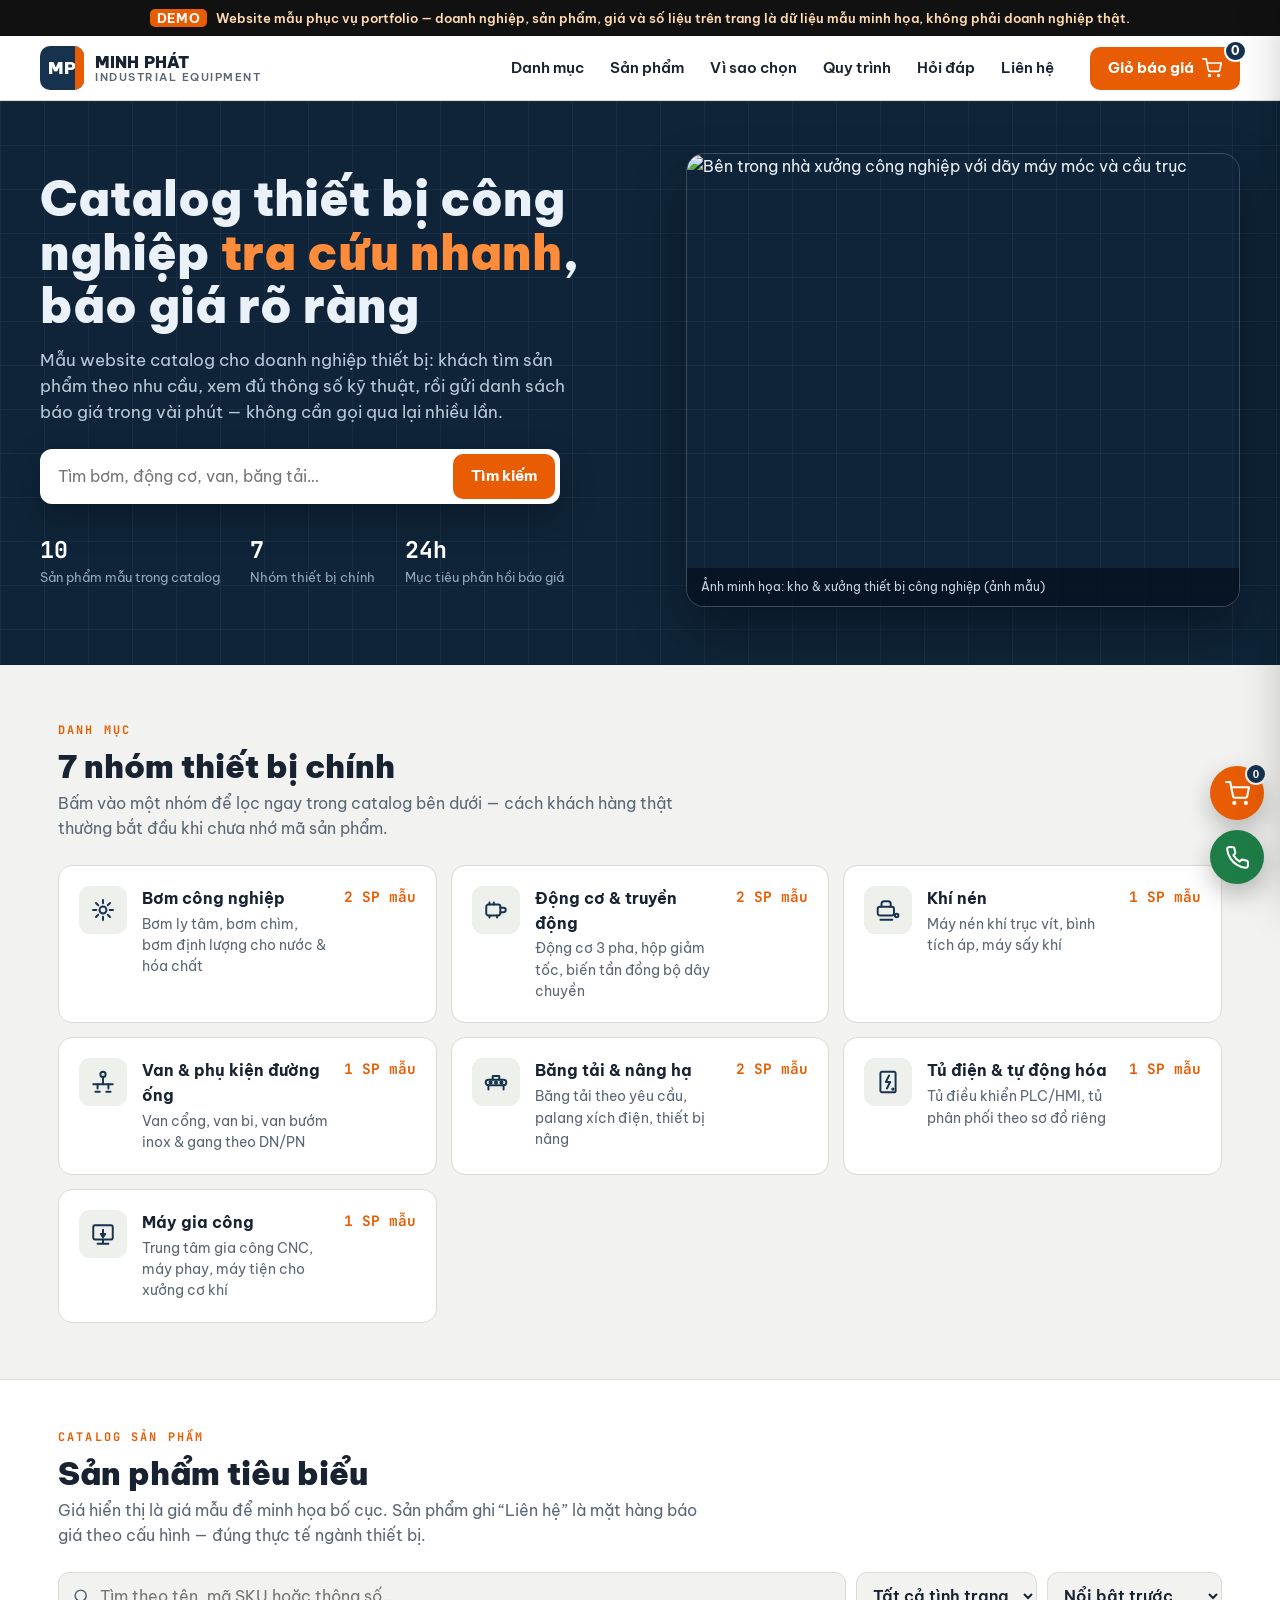
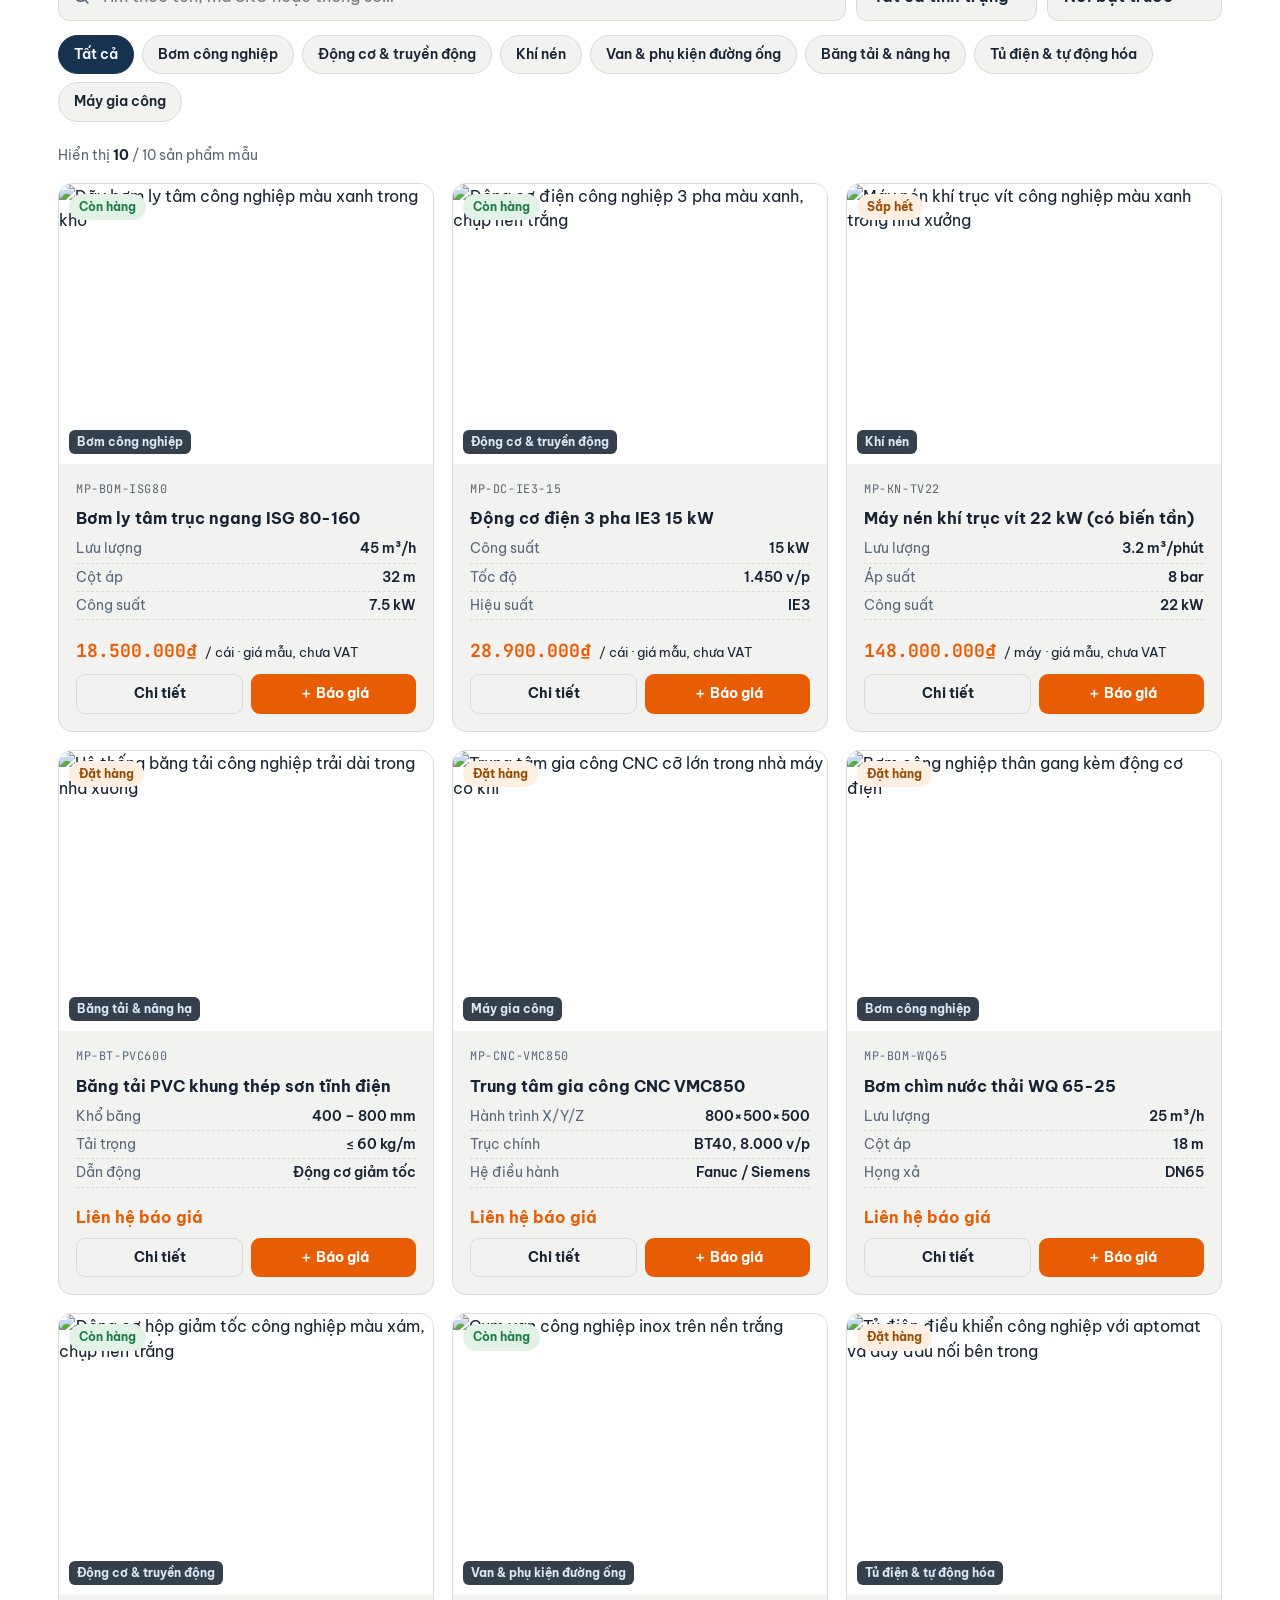
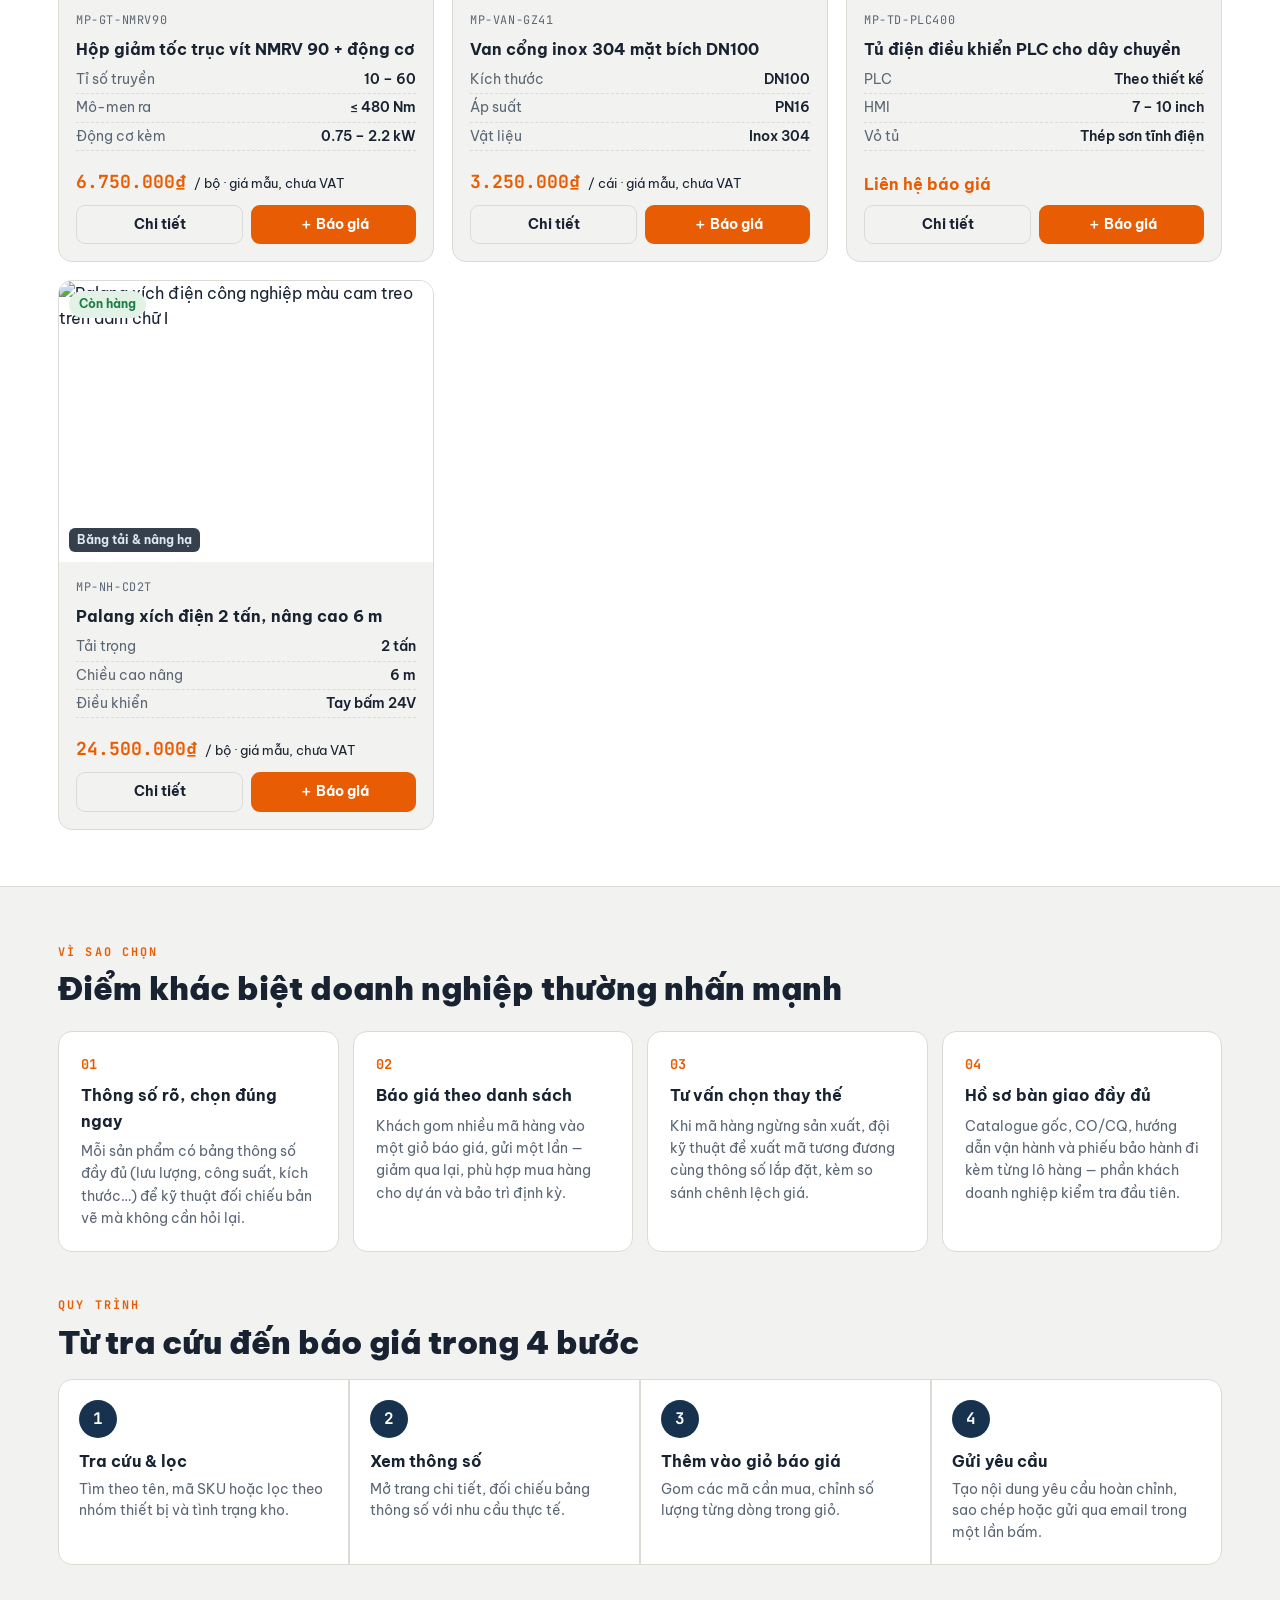
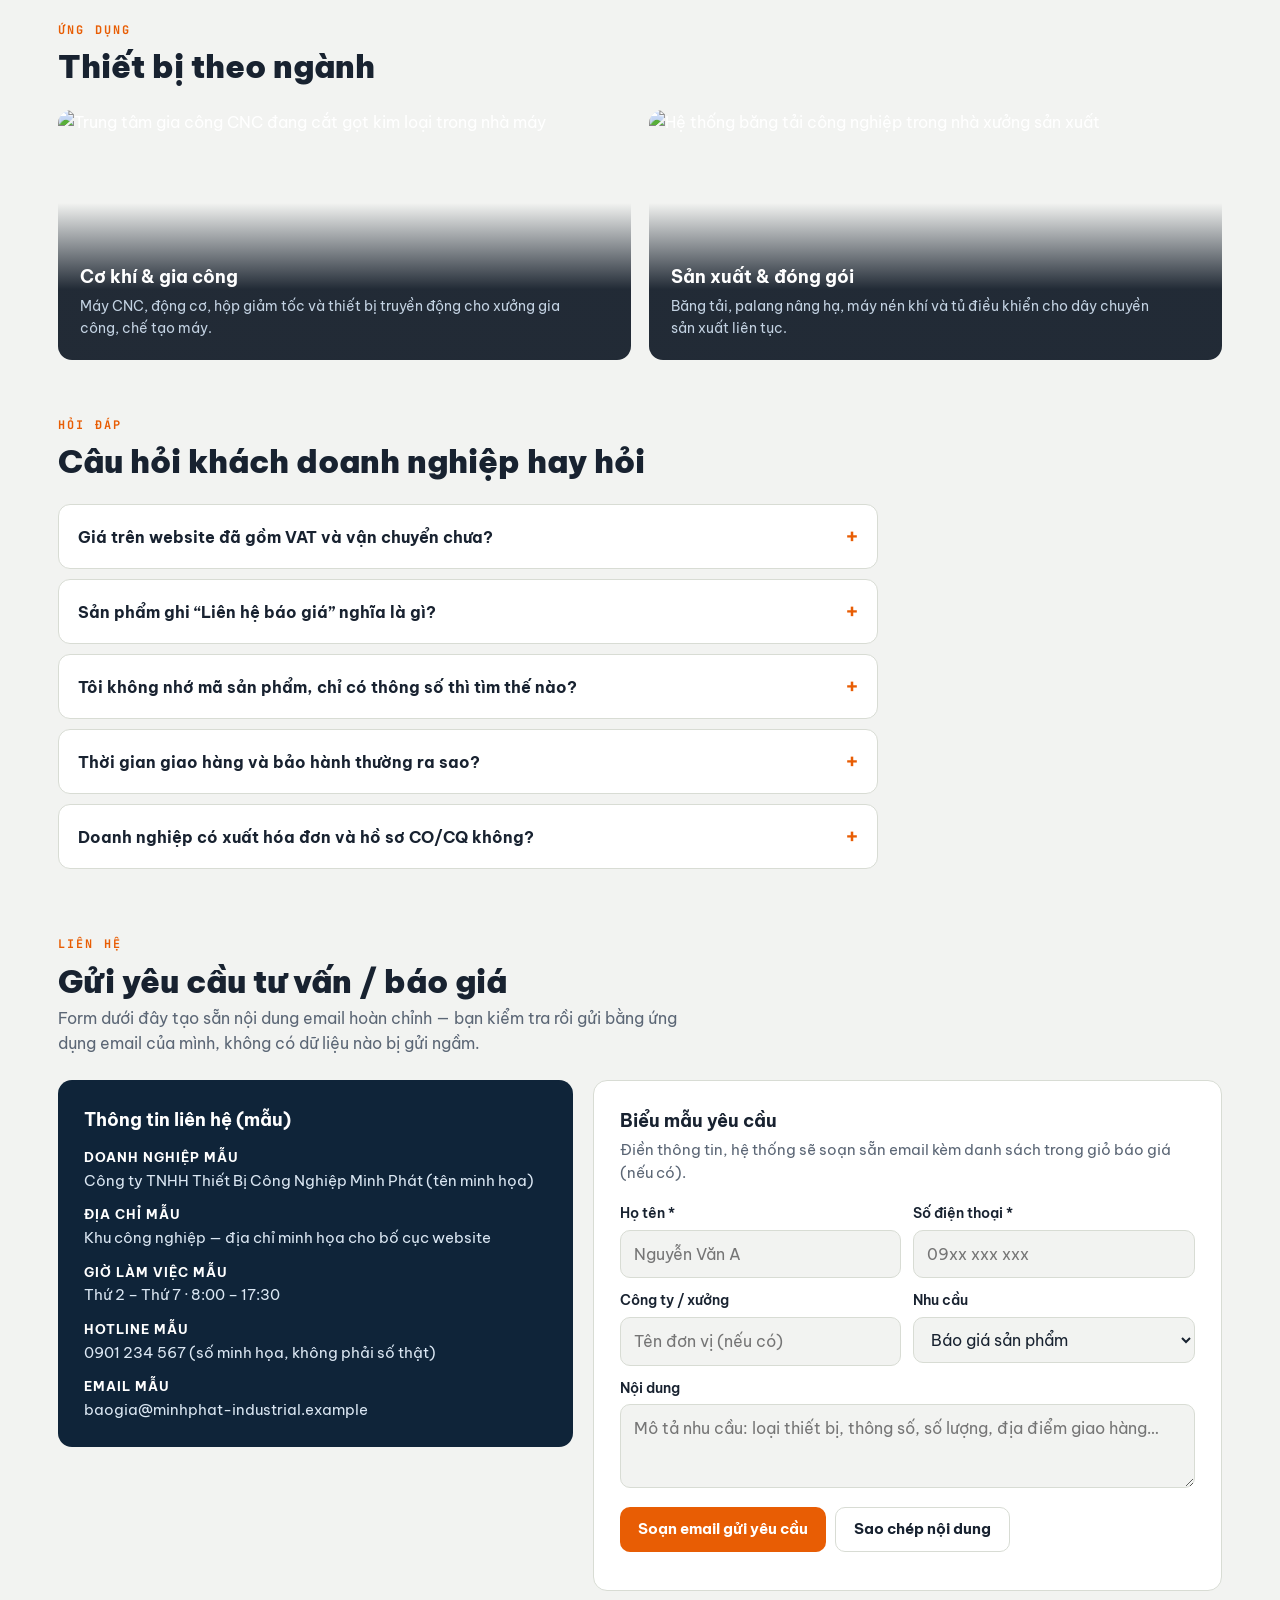
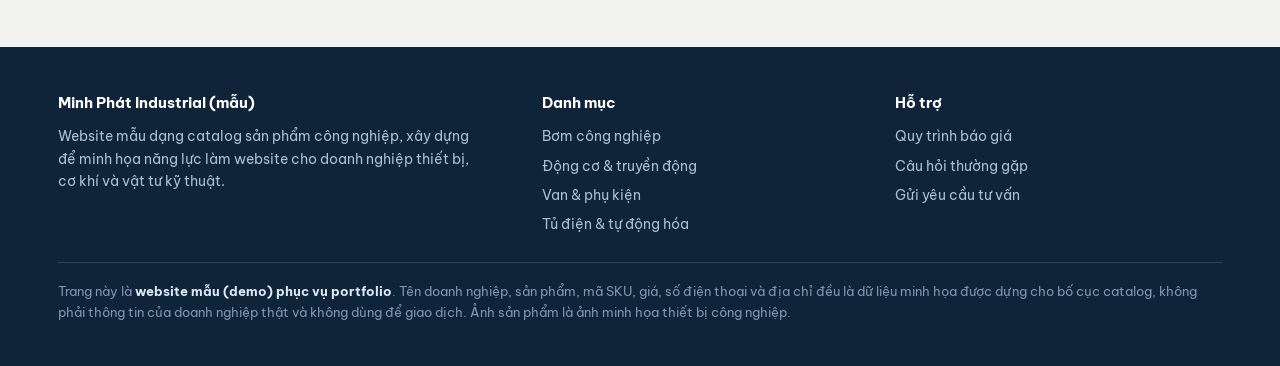
==== website-danh-muc-san-pham/index.html @ 119c39b3 "Restructure demos into folders with separate code and images" ====
<!doctype html>
<html lang="vi">
<head>
<meta charset="utf-8" />
<meta name="viewport" content="width=device-width, initial-scale=1, viewport-fit=cover" />
<meta name="color-scheme" content="light dark" />
<link rel="icon" href="data:," />
<title>Minh Phát Industrial — Catalog Thiết Bị Công Nghiệp (Website Mẫu)</title>
<meta name="description" content="Website mẫu dạng catalog sản phẩm công nghiệp: bơm, động cơ, van, băng tải, tủ điện — có tìm kiếm, lọc theo danh mục, xem thông số chi tiết và giỏ báo giá. Dữ liệu trên trang là dữ liệu mẫu minh họa cho portfolio." />
<link rel="preconnect" href="https://fonts.googleapis.com" />
<link rel="preconnect" href="https://fonts.gstatic.com" crossorigin />
<link href="https://fonts.googleapis.com/css2?family=Be+Vietnam+Pro:wght@400;500;600;700;800;900&family=JetBrains+Mono:wght@500;700&display=swap" rel="stylesheet" />
<link rel="stylesheet" href="style.css">
</head>
<body>

<div class="demo-bar"><b>DEMO</b> Website mẫu phục vụ portfolio — doanh nghiệp, sản phẩm, giá và số liệu trên trang là dữ liệu mẫu minh họa, không phải doanh nghiệp thật.</div>

<header class="site">
  <div class="wrap header-in">
    <a class="logo" href="#top" aria-label="Minh Phát Industrial — trang chủ mẫu">
      <span class="logo-mark">MP</span>
      <span class="logo-name">Minh Phát<small>Industrial Equipment</small></span>
    </a>
    <button class="burger" id="burger" aria-label="Mở menu" aria-expanded="false">☰</button>
    <nav class="main" id="mainNav" aria-label="Điều hướng chính">
      <a href="#danh-muc">Danh mục</a>
      <a href="#san-pham">Sản phẩm</a>
      <a href="#vi-sao">Vì sao chọn</a>
      <a href="#quy-trinh">Quy trình</a>
      <a href="#faq">Hỏi đáp</a>
      <a href="#lien-he">Liên hệ</a>
    </nav>
    <div class="header-actions">
      <button class="btn btn-accent quote-btn" id="openQuoteTop" type="button">
        <span class="hotline-txt">Giỏ báo giá</span><svg viewBox="0 0 24 24" fill="none" stroke="currentColor" stroke-width="2" stroke-linecap="round" stroke-linejoin="round" aria-hidden="true"><circle cx="9" cy="21" r="1"/><circle cx="20" cy="21" r="1"/><path d="M1 1h4l2.68 13.39a2 2 0 0 0 2 1.61h9.72a2 2 0 0 0 2-1.61L23 6H6"/></svg>
        <span class="quote-count" data-quote-count>0</span>
      </button>
    </div>
  </div>
</header>

<main id="top">

  <!-- HERO -->
  <div class="hero">
    <div class="wrap hero-in">
      <div>
        <h1>Catalog thiết bị công nghiệp <span class="hl">tra cứu nhanh</span>, báo giá rõ ràng</h1>
        <p class="lead">Mẫu website catalog cho doanh nghiệp thiết bị: khách tìm sản phẩm theo nhu cầu, xem đủ thông số kỹ thuật, rồi gửi danh sách báo giá trong vài phút — không cần gọi qua lại nhiều lần.</p>
        <form class="hero-search" id="heroSearch" role="search">
          <input type="search" id="heroSearchInput" placeholder="Tìm bơm, động cơ, van, băng tải…" aria-label="Tìm sản phẩm" />
          <button class="btn btn-accent" type="submit">Tìm kiếm</button>
        </form>
        <div class="hero-stats">
          <div><div class="num">10</div><div class="lbl">Sản phẩm mẫu trong catalog</div></div>
          <div><div class="num">7</div><div class="lbl">Nhóm thiết bị chính</div></div>
          <div><div class="num">24h</div><div class="lbl">Mục tiêu phản hồi báo giá</div></div>
        </div>
      </div>
      <figure style="margin:0">
        <div class="hero-photo">
          <img src="images/img-391d78c7.webp" alt="Bên trong nhà xưởng công nghiệp với dãy máy móc và cầu trục" />
          <figcaption>Ảnh minh họa: kho &amp; xưởng thiết bị công nghiệp (ảnh mẫu)</figcaption>
        </div>
      </figure>
    </div>
  </div>

  <!-- CATEGORIES -->
  <section id="danh-muc">
    <div class="wrap">
      <div class="sec-head">
        <div>
          <div class="kicker">Danh mục</div>
          <h2>7 nhóm thiết bị chính</h2>
          <p>Bấm vào một nhóm để lọc ngay trong catalog bên dưới — cách khách hàng thật thường bắt đầu khi chưa nhớ mã sản phẩm.</p>
        </div>
      </div>
      <div class="cat-grid" id="catGrid"></div>
    </div>
  </section>

  <!-- CATALOG -->
  <section class="catalog" id="san-pham" style="padding-top:48px">
    <div class="wrap">
      <div class="sec-head">
        <div>
          <div class="kicker">Catalog sản phẩm</div>
          <h2>Sản phẩm tiêu biểu</h2>
          <p>Giá hiển thị là giá mẫu để minh họa bố cục. Sản phẩm ghi “Liên hệ” là mặt hàng báo giá theo cấu hình — đúng thực tế ngành thiết bị.</p>
        </div>
      </div>

      <div class="toolbar">
        <div class="search-row">
          <label class="search-box">
            <svg viewBox="0 0 24 24" fill="none" stroke-width="2" stroke-linecap="round"><circle cx="11" cy="11" r="7"/><path d="m20 20-3.5-3.5"/></svg>
            <input type="search" id="searchInput" placeholder="Tìm theo tên, mã SKU hoặc thông số…" aria-label="Tìm trong catalog" />
          </label>
          <select id="stockFilter" aria-label="Lọc tình trạng kho">
            <option value="all">Tất cả tình trạng</option>
            <option value="in">Còn hàng</option>
            <option value="low">Sắp hết</option>
            <option value="order">Đặt hàng</option>
          </select>
          <select id="sortSelect" aria-label="Sắp xếp sản phẩm">
            <option value="featured">Nổi bật trước</option>
            <option value="price-asc">Giá: thấp → cao</option>
            <option value="price-desc">Giá: cao → thấp</option>
            <option value="name">Tên A → Z</option>
          </select>
        </div>
        <div class="pills" id="catPills" role="group" aria-label="Lọc theo danh mục"></div>
      </div>

      <p class="result-line" id="resultLine"></p>
      <div class="grid" id="productGrid"></div>
      <div class="empty" id="emptyState">
        <p style="font-size:1.05rem;font-weight:700;color:var(--ink)">Không tìm thấy sản phẩm phù hợp</p>
        <p>Thử bỏ bớt từ khóa hoặc chọn lại danh mục. Với website thật, đây là lúc nút “Gửi yêu cầu tư vấn” giữ khách ở lại trang.</p>
        <button class="btn btn-navy btn-sm" type="button" id="resetFilters">Xóa bộ lọc</button>
      </div>
    </div>
  </section>

  <!-- WHY -->
  <section id="vi-sao">
    <div class="wrap">
      <div class="sec-head">
        <div>
          <div class="kicker">Vì sao chọn</div>
          <h2>Điểm khác biệt doanh nghiệp thường nhấn mạnh</h2>
        </div>
      </div>
      <div class="why-grid">
        <div class="why-card"><div class="n">01</div><h3>Thông số rõ, chọn đúng ngay</h3><p>Mỗi sản phẩm có bảng thông số đầy đủ (lưu lượng, công suất, kích thước…) để kỹ thuật đối chiếu bản vẽ mà không cần hỏi lại.</p></div>
        <div class="why-card"><div class="n">02</div><h3>Báo giá theo danh sách</h3><p>Khách gom nhiều mã hàng vào một giỏ báo giá, gửi một lần — giảm qua lại, phù hợp mua hàng cho dự án và bảo trì định kỳ.</p></div>
        <div class="why-card"><div class="n">03</div><h3>Tư vấn chọn thay thế</h3><p>Khi mã hàng ngừng sản xuất, đội kỹ thuật đề xuất mã tương đương cùng thông số lắp đặt, kèm so sánh chênh lệch giá.</p></div>
        <div class="why-card"><div class="n">04</div><h3>Hồ sơ bàn giao đầy đủ</h3><p>Catalogue gốc, CO/CQ, hướng dẫn vận hành và phiếu bảo hành đi kèm từng lô hàng — phần khách doanh nghiệp kiểm tra đầu tiên.</p></div>
      </div>

      <div id="quy-trinh" style="margin-top:44px">
        <div class="sec-head" style="margin-bottom:18px">
          <div>
            <div class="kicker">Quy trình</div>
            <h2>Từ tra cứu đến báo giá trong 4 bước</h2>
          </div>
        </div>
        <div class="steps">
          <div class="step"><div class="num">1</div><h3>Tra cứu &amp; lọc</h3><p>Tìm theo tên, mã SKU hoặc lọc theo nhóm thiết bị và tình trạng kho.</p></div>
          <div class="step"><div class="num">2</div><h3>Xem thông số</h3><p>Mở trang chi tiết, đối chiếu bảng thông số với nhu cầu thực tế.</p></div>
          <div class="step"><div class="num">3</div><h3>Thêm vào giỏ báo giá</h3><p>Gom các mã cần mua, chỉnh số lượng từng dòng trong giỏ.</p></div>
          <div class="step"><div class="num">4</div><h3>Gửi yêu cầu</h3><p>Tạo nội dung yêu cầu hoàn chỉnh, sao chép hoặc gửi qua email trong một lần bấm.</p></div>
        </div>
      </div>
    </div>
  </section>

  <!-- APPLICATIONS -->
  <section style="padding-top:0">
    <div class="wrap">
      <div class="sec-head">
        <div>
          <div class="kicker">Ứng dụng</div>
          <h2>Thiết bị theo ngành</h2>
        </div>
      </div>
      <div class="app-grid">
        <article class="app-card">
          <img src="images/img-15e4a319.jpg" alt="Trung tâm gia công CNC đang cắt gọt kim loại trong nhà máy" loading="lazy" />
          <div class="overlay"><h3>Cơ khí &amp; gia công</h3><p>Máy CNC, động cơ, hộp giảm tốc và thiết bị truyền động cho xưởng gia công, chế tạo máy.</p></div>
        </article>
        <article class="app-card">
          <img src="images/img-81652fe2.jpg" alt="Hệ thống băng tải công nghiệp trong nhà xưởng sản xuất" loading="lazy" />
          <div class="overlay"><h3>Sản xuất &amp; đóng gói</h3><p>Băng tải, palang nâng hạ, máy nén khí và tủ điều khiển cho dây chuyền sản xuất liên tục.</p></div>
        </article>
      </div>
    </div>
  </section>

  <!-- FAQ -->
  <section id="faq" style="padding-top:0">
    <div class="wrap">
      <div class="sec-head">
        <div>
          <div class="kicker">Hỏi đáp</div>
          <h2>Câu hỏi khách doanh nghiệp hay hỏi</h2>
        </div>
      </div>
      <div class="faq">
        <details><summary>Giá trên website đã gồm VAT và vận chuyển chưa?</summary><div class="a">Trên website mẫu này, giá chỉ để minh họa bố cục. Với doanh nghiệp thật, mỗi báo giá cần ghi rõ: đã/chưa gồm VAT, điều kiện giao hàng và thời hạn hiệu lực của báo giá — tránh tranh cãi khi chốt đơn.</div></details>
        <details><summary>Sản phẩm ghi “Liên hệ báo giá” nghĩa là gì?</summary><div class="a">Đó là mặt hàng giá thay đổi theo cấu hình (công suất, vật liệu, phụ kiện kèm theo) hoặc theo số lượng. Khách thêm vào giỏ báo giá, đội kinh doanh sẽ báo giá chính xác theo đúng cấu hình cần mua.</div></details>
        <details><summary>Tôi không nhớ mã sản phẩm, chỉ có thông số thì tìm thế nào?</summary><div class="a">Gõ thông số vào ô tìm kiếm (ví dụ “15kW” hoặc “DN100”), catalog sẽ lọc các sản phẩm có thông số tương ứng. Nếu vẫn chưa khớp, gửi yêu cầu ở mục Liên hệ kèm ảnh tem máy cũ.</div></details>
        <details><summary>Thời gian giao hàng và bảo hành thường ra sao?</summary><div class="a">Hàng có sẵn thường giao trong vài ngày làm việc tùy khu vực; hàng đặt theo cấu hình cần xác nhận tiến độ khi báo giá. Thời hạn bảo hành theo từng dòng máy được ghi trong trang chi tiết và phiếu bàn giao.</div></details>
        <details><summary>Doanh nghiệp có xuất hóa đơn và hồ sơ CO/CQ không?</summary><div class="a">Với đơn hàng doanh nghiệp, hồ sơ thường gồm hóa đơn VAT, catalogue gốc và chứng từ CO/CQ của lô hàng. Đây là mục nên ghi rõ ngay trên website để bộ phận mua hàng yên tâm gửi yêu cầu.</div></details>
      </div>
    </div>
  </section>

  <!-- CONTACT -->
  <section id="lien-he" style="padding-top:0">
    <div class="wrap">
      <div class="sec-head">
        <div>
          <div class="kicker">Liên hệ</div>
          <h2>Gửi yêu cầu tư vấn / báo giá</h2>
          <p>Form dưới đây tạo sẵn nội dung email hoàn chỉnh — bạn kiểm tra rồi gửi bằng ứng dụng email của mình, không có dữ liệu nào bị gửi ngầm.</p>
        </div>
      </div>
      <div class="contact-grid">
        <div class="info-card">
          <h3>Thông tin liên hệ (mẫu)</h3>
          <ul>
            <li><b>Doanh nghiệp mẫu</b>Công ty TNHH Thiết Bị Công Nghiệp Minh Phát (tên minh họa)</li>
            <li><b>Địa chỉ mẫu</b>Khu công nghiệp — địa chỉ minh họa cho bố cục website</li>
            <li><b>Giờ làm việc mẫu</b>Thứ 2 – Thứ 7 · 8:00 – 17:30</li>
            <li><b>Hotline mẫu</b>0901 234 567 (số minh họa, không phải số thật)</li>
            <li><b>Email mẫu</b>baogia@minhphat-industrial.example</li>
          </ul>
        </div>
        <div class="form-card">
          <h3>Biểu mẫu yêu cầu</h3>
          <p>Điền thông tin, hệ thống sẽ soạn sẵn email kèm danh sách trong giỏ báo giá (nếu có).</p>
          <form id="contactForm">
            <div class="f-row">
              <div class="field"><label for="cfName">Họ tên *</label><input id="cfName" required placeholder="Nguyễn Văn A" /></div>
              <div class="field"><label for="cfPhone">Số điện thoại *</label><input id="cfPhone" required inputmode="tel" placeholder="09xx xxx xxx" /></div>
            </div>
            <div class="f-row">
              <div class="field"><label for="cfCompany">Công ty / xưởng</label><input id="cfCompany" placeholder="Tên đơn vị (nếu có)" /></div>
              <div class="field"><label for="cfTopic">Nhu cầu</label>
                <select id="cfTopic"><option>Báo giá sản phẩm</option><option>Tư vấn chọn thiết bị thay thế</option><option>Bảo trì / phụ tùng</option><option>Khác</option></select>
              </div>
            </div>
            <div class="field"><label for="cfMsg">Nội dung</label><textarea id="cfMsg" placeholder="Mô tả nhu cầu: loại thiết bị, thông số, số lượng, địa điểm giao hàng…"></textarea></div>
            <div class="form-actions">
              <button class="btn btn-accent" type="submit">Soạn email gửi yêu cầu</button>
              <button class="btn btn-ghost" type="button" id="copyContact">Sao chép nội dung</button>
            </div>
            <p id="contactStatus" style="margin:12px 0 0;color:var(--muted);font-size:.88rem" role="status"></p>
          </form>
        </div>
      </div>
    </div>
  </section>
</main>

<footer>
  <div class="wrap">
    <div class="cols">
      <div>
        <h4>Minh Phát Industrial (mẫu)</h4>
        <p style="margin:0;max-width:26rem">Website mẫu dạng catalog sản phẩm công nghiệp, xây dựng để minh họa năng lực làm website cho doanh nghiệp thiết bị, cơ khí và vật tư kỹ thuật.</p>
      </div>
      <div>
        <h4>Danh mục</h4>
        <ul>
          <li><a href="#san-pham" data-foot-cat="bom">Bơm công nghiệp</a></li>
          <li><a href="#san-pham" data-foot-cat="dong-co">Động cơ &amp; truyền động</a></li>
          <li><a href="#san-pham" data-foot-cat="van">Van &amp; phụ kiện</a></li>
          <li><a href="#san-pham" data-foot-cat="tu-dien">Tủ điện &amp; tự động hóa</a></li>
        </ul>
      </div>
      <div>
        <h4>Hỗ trợ</h4>
        <ul>
          <li><a href="#quy-trinh">Quy trình báo giá</a></li>
          <li><a href="#faq">Câu hỏi thường gặp</a></li>
          <li><a href="#lien-he">Gửi yêu cầu tư vấn</a></li>
        </ul>
      </div>
    </div>
    <p class="foot-note">Trang này là <b style="color:#dbe7f3">website mẫu (demo) phục vụ portfolio</b>. Tên doanh nghiệp, sản phẩm, mã SKU, giá, số điện thoại và địa chỉ đều là dữ liệu minh họa được dựng cho bố cục catalog, không phải thông tin của doanh nghiệp thật và không dùng để giao dịch. Ảnh sản phẩm là ảnh minh họa thiết bị công nghiệp.</p>
  </div>
</footer>

<!-- Floating -->
<div class="float-btns">
  <button class="float-quote" id="openQuoteFloat" type="button" aria-label="Mở giỏ báo giá">
    <svg viewBox="0 0 24 24" fill="none" stroke="currentColor" stroke-width="2" stroke-linecap="round" stroke-linejoin="round"><circle cx="9" cy="21" r="1"/><circle cx="20" cy="21" r="1"/><path d="M1 1h4l2.68 13.39a2 2 0 0 0 2 1.61h9.72a2 2 0 0 0 2-1.61L23 6H6"/></svg>
    <span class="quote-count" data-quote-count>0</span>
  </button>
  <a class="float-call" href="#lien-he" aria-label="Đến mục liên hệ">
    <svg viewBox="0 0 24 24" fill="none" stroke="currentColor" stroke-width="2" stroke-linecap="round" stroke-linejoin="round"><path d="M22 16.9v3a2 2 0 0 1-2.2 2 19.8 19.8 0 0 1-8.6-3.1 19.5 19.5 0 0 1-6-6A19.8 19.8 0 0 1 2.1 4.2 2 2 0 0 1 4.1 2h3a2 2 0 0 1 2 1.7c.13.96.36 1.9.7 2.8a2 2 0 0 1-.45 2.1L8.1 9.9a16 16 0 0 0 6 6l1.3-1.3a2 2 0 0 1 2.1-.45c.9.34 1.84.57 2.8.7A2 2 0 0 1 22 16.9z"/></svg>
  </a>
</div>

<!-- Quote drawer -->
<div class="drawer-backdrop" id="drawerBackdrop"></div>
<aside class="drawer" id="quoteDrawer" aria-label="Giỏ báo giá">
  <div class="drawer-head">
    <h3>Giỏ báo giá <span class="mono" style="color:var(--accent)" id="drawerCount"></span></h3>
    <button class="drawer-close" id="closeQuote" type="button" aria-label="Đóng giỏ báo giá">✕</button>
  </div>
  <div class="drawer-body" id="quoteItems"></div>
  <div class="drawer-foot">
    <button class="btn btn-accent" type="button" id="quoteToForm">Dùng danh sách này trong form liên hệ</button>
    <button class="btn btn-ghost" type="button" id="copyQuote">Sao chép danh sách báo giá</button>
    <p class="note">Giỏ chỉ lưu tạm trong phiên xem trang này. Nút trên sẽ điền sẵn danh sách vào biểu mẫu liên hệ để bạn soạn email gửi đi.</p>
  </div>
</aside>

<!-- Product modal -->
<div class="modal-backdrop" id="modalBackdrop" role="dialog" aria-modal="true" aria-label="Chi tiết sản phẩm">
  <div class="modal">
    <div class="modal-close-row"><button class="drawer-close" id="closeModal" type="button" aria-label="Đóng chi tiết">✕</button></div>
    <div class="modal-in" id="modalContent"></div>
  </div>
</div>

<div class="toast" id="toast" role="status"></div>
<script src="script.js"></script>
</body>
</html>
---- website-danh-muc-san-pham/style.css ----
:root{
  --bg:#f2f3f1; --surface:#ffffff; --surface2:#e9ebe7; --ink:#182230; --muted:#5b6675;
  --line:#d8dcd4; --navy:#16324f; --navy2:#0f2439; --accent:#e85d04; --accent-ink:#ffffff;
  --ok:#1e7d46; --ok-bg:#e2f2e7; --warn-bg:#fdf0e2; --warn:#9a4a00;
  --chip:#eef0ec; --shadow:0 10px 30px rgba(15,30,50,.10);
  --radius:14px;
  color-scheme: light;
}
@media (prefers-color-scheme: dark){
  :root{
    --bg:#10151b; --surface:#171e27; --surface2:#1e2732; --ink:#e8edf2; --muted:#9aa7b5;
    --line:#2b3644; --navy:#1d3a5c; --navy2:#122a44; --chip:#212b37;
    --ok:#5fc98a; --ok-bg:#173325; --warn-bg:#3a2a16; --warn:#f0b26b;
    --shadow:0 10px 30px rgba(0,0,0,.45);
    color-scheme: dark;
  }
}
*{box-sizing:border-box}
html{scroll-behavior:smooth}
body{margin:0;font-family:"Be Vietnam Pro",system-ui,sans-serif;background:var(--bg);color:var(--ink);line-height:1.55;-webkit-font-smoothing:antialiased}
img{max-width:100%;display:block}
a{color:inherit}
button,[role="button"],select,summary,input:not([type="checkbox"]){min-height:2.25rem}
.mono{font-family:"JetBrains Mono",monospace}
.wrap{max-width:1200px;margin:0 auto;padding:0 18px}

/* Demo bar */
.demo-bar{background:#111;color:#ffd9b0;text-align:center;font-size:.82rem;font-weight:600;padding:8px 14px}
.demo-bar b{color:#fff;background:var(--accent);border-radius:5px;padding:1px 7px;margin-right:6px;letter-spacing:.04em}

/* Header */
header.site{position:sticky;top:0;z-index:60;background:var(--surface);border-bottom:1px solid var(--line)}
.header-in{display:flex;align-items:center;gap:16px;padding:10px 0}
.logo{display:flex;align-items:center;gap:11px;text-decoration:none;flex-shrink:0}
.logo-mark{width:44px;height:44px;border-radius:10px;background:var(--navy);color:#fff;display:grid;place-items:center;font-weight:900;font-size:1.05rem;letter-spacing:.02em;position:relative;overflow:hidden}
.logo-mark::after{content:"";position:absolute;right:0;top:0;width:9px;height:100%;background:var(--accent)}
.logo-name{font-weight:900;font-size:1.02rem;line-height:1.15;text-transform:uppercase;letter-spacing:.01em}
.logo-name small{display:block;font-weight:600;font-size:.68rem;color:var(--muted);letter-spacing:.14em}
nav.main{display:flex;gap:2px;margin-left:auto}
nav.main a{text-decoration:none;font-weight:600;font-size:.92rem;padding:9px 12px;border-radius:9px;color:var(--ink)}
nav.main a:hover{background:var(--chip)}
.header-actions{display:flex;gap:9px;align-items:center;margin-left:8px}
.btn{display:inline-flex;align-items:center;justify-content:center;gap:8px;border:0;cursor:pointer;font:inherit;font-weight:700;font-size:.92rem;border-radius:10px;padding:10px 18px;text-decoration:none;transition:transform .12s ease, background .15s ease}
.btn:active{transform:scale(.98)}
.btn-accent{background:var(--accent);color:var(--accent-ink)}
.btn-accent:hover{background:#cf5203}
.btn-navy{background:var(--navy);color:#fff}
.btn-navy:hover{background:var(--navy2)}
.btn-ghost{background:transparent;border:1.5px solid var(--line);color:var(--ink)}
.btn-ghost:hover{border-color:var(--muted)}
.btn-sm{padding:8px 13px;font-size:.86rem;border-radius:9px}
.quote-btn{position:relative}
.quote-btn svg{width:20px;height:20px;flex-shrink:0}
.quote-count{position:absolute;top:-7px;right:-7px;background:var(--navy);color:#fff;border:2px solid var(--surface);min-width:22px;height:22px;border-radius:99px;font-size:.72rem;font-weight:800;display:grid;place-items:center;padding:0 5px}
.burger{display:none;background:var(--chip);border:0;border-radius:9px;width:44px;height:44px;cursor:pointer;font-size:1.25rem;color:var(--ink)}
@media(max-width:900px){
  nav.main{display:none;position:absolute;top:100%;left:0;right:0;background:var(--surface);flex-direction:column;padding:10px 18px 16px;border-bottom:1px solid var(--line);box-shadow:var(--shadow)}
  nav.main.open{display:flex}
  nav.main a{padding:12px 10px}
  .burger{display:grid;place-items:center;margin-left:auto}
  .header-actions{margin-left:0}
  .header-actions .hotline-txt{display:none}
}

/* Hero */
.hero{background:var(--navy2);color:#eaf1f8;position:relative;overflow:hidden}
.hero::before{content:"";position:absolute;inset:0;background-image:linear-gradient(rgba(255,255,255,.045) 1px,transparent 1px),linear-gradient(90deg,rgba(255,255,255,.045) 1px,transparent 1px);background-size:44px 44px}
.hero-in{position:relative;display:grid;grid-template-columns:1.05fr .95fr;gap:34px;padding:52px 0 58px;align-items:center}
.hero h1{font-size:clamp(1.9rem,4.4vw,3rem);line-height:1.12;font-weight:900;margin:0 0 14px}
.hero h1 .hl{color:#ff8c3b}
.hero p.lead{color:#b9c9da;font-size:1.05rem;margin:0 0 24px;max-width:34rem}
.hero-search{display:flex;background:#fff;border-radius:12px;padding:5px;max-width:520px;box-shadow:0 14px 34px rgba(0,0,0,.28)}
.hero-search input{flex:1;border:0;outline:0;font:inherit;padding:10px 13px;color:#182230;background:transparent;min-width:0}
.hero-search button{flex-shrink:0}
.hero-stats{display:flex;gap:30px;margin-top:28px;flex-wrap:wrap}
.hero-stats .num{font-family:"JetBrains Mono",monospace;font-weight:700;font-size:1.45rem;color:#fff}
.hero-stats .lbl{font-size:.8rem;color:#93a9bf}
.hero-photo{border-radius:18px;overflow:hidden;border:1px solid rgba(255,255,255,.18);box-shadow:0 24px 50px rgba(0,0,0,.35)}
.hero-photo img{width:100%;height:100%;object-fit:cover;aspect-ratio:4/3}
.hero-photo figcaption{background:rgba(6,18,32,.85);color:#c7d5e4;font-size:.78rem;padding:9px 14px}
@media(max-width:860px){.hero-in{grid-template-columns:1fr;padding:38px 0 44px}.hero-photo{order:-1}.hero-photo img{aspect-ratio:16/9}}

/* Sections */
section{padding:56px 0}
.sec-head{display:flex;align-items:flex-end;justify-content:space-between;gap:18px;margin-bottom:24px;flex-wrap:wrap}
.sec-head h2{font-size:clamp(1.45rem,3vw,2rem);font-weight:900;margin:0;line-height:1.2}
.sec-head p{color:var(--muted);margin:6px 0 0;max-width:40rem}
.kicker{font-family:"JetBrains Mono",monospace;font-size:.74rem;font-weight:700;letter-spacing:.18em;text-transform:uppercase;color:var(--accent);margin-bottom:8px}

/* Categories */
.cat-grid{display:grid;grid-template-columns:repeat(3,1fr);gap:14px}
@media(max-width:860px){.cat-grid{grid-template-columns:repeat(2,1fr)}}
@media(max-width:520px){.cat-grid{grid-template-columns:1fr}}
.cat-card{background:var(--surface);border:1px solid var(--line);border-radius:var(--radius);padding:20px;text-align:left;cursor:pointer;font:inherit;color:var(--ink);display:flex;gap:15px;align-items:flex-start;width:100%}
.cat-card:hover{border-color:var(--accent);box-shadow:var(--shadow)}
.cat-ico{width:48px;height:48px;flex-shrink:0;border-radius:11px;background:var(--chip);display:grid;place-items:center}
.cat-ico svg{width:26px;height:26px;stroke:var(--navy)}
@media(prefers-color-scheme:dark){.cat-ico svg{stroke:#9fc2e8}}
.cat-card h3{margin:0 0 3px;font-size:1rem}
.cat-card p{margin:0;color:var(--muted);font-size:.86rem}
.cat-card .cnt{margin-left:auto;font-family:"JetBrains Mono",monospace;font-weight:700;color:var(--accent);font-size:.9rem;white-space:nowrap}

/* Catalog toolbar */
.catalog{background:var(--surface);border-top:1px solid var(--line);border-bottom:1px solid var(--line)}
.toolbar{display:flex;flex-direction:column;gap:14px;margin-bottom:22px}
.search-row{display:flex;gap:10px;flex-wrap:wrap}
.search-box{flex:1;min-width:220px;display:flex;align-items:center;gap:9px;background:var(--bg);border:1.5px solid var(--line);border-radius:11px;padding:0 13px}
.search-box svg{width:19px;height:19px;stroke:var(--muted);flex-shrink:0}
.search-box input{flex:1;border:0;background:transparent;outline:0;font:inherit;color:var(--ink);padding:11px 0;min-width:0}
.search-row select{font:inherit;font-weight:600;border:1.5px solid var(--line);border-radius:11px;background:var(--bg);color:var(--ink);padding:0 12px;cursor:pointer}
.pills{display:flex;gap:8px;flex-wrap:wrap}
.pill{border:1.5px solid var(--line);background:var(--bg);color:var(--ink);font:inherit;font-weight:600;font-size:.88rem;border-radius:99px;padding:8px 15px;cursor:pointer}
.pill:hover{border-color:var(--muted)}
.pill.active{background:var(--navy);border-color:var(--navy);color:#fff}
.result-line{color:var(--muted);font-size:.9rem;margin:0 0 16px}
.result-line b{color:var(--ink)}

/* Product grid */
.grid{display:grid;grid-template-columns:repeat(3,1fr);gap:18px}
@media(max-width:980px){.grid{grid-template-columns:repeat(2,1fr)}}
@media(max-width:600px){.grid{grid-template-columns:1fr}}
.card{background:var(--surface);border:1px solid var(--line);border-radius:var(--radius);overflow:hidden;display:flex;flex-direction:column}
.catalog .card{background:var(--bg)}
.card:hover{box-shadow:var(--shadow);border-color:#c3c9bf}
.card-img{position:relative;background:#fff;aspect-ratio:4/3;overflow:hidden}
.card-img img{width:100%;height:100%;object-fit:cover}
.badge-stock{position:absolute;top:10px;left:10px;font-size:.74rem;font-weight:700;border-radius:99px;padding:4px 10px;background:var(--ok-bg);color:var(--ok)}
.badge-stock.low{background:var(--warn-bg);color:var(--warn)}
.badge-cat{position:absolute;bottom:10px;left:10px;font-size:.72rem;font-weight:700;border-radius:6px;padding:3px 8px;background:rgba(10,22,38,.82);color:#dce8f5}
.card-body{padding:16px 17px 17px;display:flex;flex-direction:column;gap:9px;flex:1}
.sku{font-family:"JetBrains Mono",monospace;font-size:.74rem;color:var(--muted);letter-spacing:.05em}
.card h3{margin:0;font-size:1.02rem;line-height:1.35}
.spec-list{list-style:none;margin:0;padding:0;display:flex;flex-direction:column;gap:3px;font-size:.86rem;color:var(--muted)}
.spec-list li{display:flex;justify-content:space-between;gap:10px;border-bottom:1px dashed var(--line);padding-bottom:3px}
.spec-list li b{color:var(--ink);font-weight:600;text-align:right}
.price-row{margin-top:auto;padding-top:8px;display:flex;align-items:baseline;gap:8px;flex-wrap:wrap}
.price{font-family:"JetBrains Mono",monospace;font-weight:700;font-size:1.13rem;color:var(--accent)}
.price small{font-family:"Be Vietnam Pro",sans-serif;font-weight:600;font-size:.78rem;color:var(--muted)}
.price.contact{font-family:"Be Vietnam Pro",sans-serif;font-size:.98rem}
.card-actions{display:flex;gap:8px}
.card-actions .btn{flex:1}
.empty{display:none;text-align:center;padding:44px 20px;border:1.5px dashed var(--line);border-radius:var(--radius);color:var(--muted)}
.empty.show{display:block}

/* Why / process */
.why-grid{display:grid;grid-template-columns:repeat(4,1fr);gap:14px}
@media(max-width:980px){.why-grid{grid-template-columns:repeat(2,1fr)}}
@media(max-width:540px){.why-grid{grid-template-columns:1fr}}
.why-card{background:var(--surface);border:1px solid var(--line);border-radius:var(--radius);padding:22px}
.why-card .n{font-family:"JetBrains Mono",monospace;font-weight:700;color:var(--accent);font-size:.85rem}
.why-card h3{margin:8px 0 6px;font-size:1.02rem}
.why-card p{margin:0;color:var(--muted);font-size:.9rem}
.steps{display:grid;grid-template-columns:repeat(4,1fr);gap:0;margin-top:8px}
@media(max-width:860px){.steps{grid-template-columns:1fr;gap:12px}}
.step{padding:20px;border:1px solid var(--line);background:var(--surface)}
.step:first-child{border-radius:var(--radius) 0 0 var(--radius)}
.step:last-child{border-radius:0 var(--radius) var(--radius) 0}
@media(max-width:860px){.step{border-radius:var(--radius)!important}}
.step .num{width:38px;height:38px;border-radius:50%;background:var(--navy);color:#fff;display:grid;place-items:center;font-family:"JetBrains Mono",monospace;font-weight:700;margin-bottom:11px}
.step h3{margin:0 0 5px;font-size:.99rem}
.step p{margin:0;color:var(--muted);font-size:.88rem}

/* Applications */
.app-grid{display:grid;grid-template-columns:1fr 1fr;gap:18px}
@media(max-width:820px){.app-grid{grid-template-columns:1fr}}
.app-card{border-radius:var(--radius);overflow:hidden;position:relative;min-height:250px;display:flex;align-items:flex-end;color:#fff}
.app-card img{position:absolute;inset:0;width:100%;height:100%;object-fit:cover}
.app-card .overlay{position:relative;background:linear-gradient(transparent,rgba(5,15,28,.88) 55%);padding:60px 22px 20px;width:100%}
.app-card h3{margin:0 0 4px;font-size:1.12rem}
.app-card p{margin:0;color:#c3d2e2;font-size:.9rem;max-width:30rem}

/* FAQ */
.faq{max-width:820px}
.faq details{background:var(--surface);border:1px solid var(--line);border-radius:12px;margin-bottom:10px}
.faq summary{cursor:pointer;font-weight:700;padding:16px 19px;list-style:none;display:flex;justify-content:space-between;gap:12px;align-items:center}
.faq summary::-webkit-details-marker{display:none}
.faq summary::after{content:"+";font-family:"JetBrains Mono",monospace;font-size:1.25rem;color:var(--accent);flex-shrink:0}
.faq details[open ] summary::after{content:"–"}
.faq .a{padding:0 19px 17px;color:var(--muted);font-size:.94rem}

/* Contact */
.contact-grid{display:grid;grid-template-columns:.9fr 1.1fr;gap:20px;align-items:start}
@media(max-width:860px){.contact-grid{grid-template-columns:1fr}}
.info-card{background:var(--navy2);color:#dbe7f3;border-radius:var(--radius);padding:26px}
.info-card h3{color:#fff;margin:0 0 14px;font-size:1.15rem}
.info-card ul{list-style:none;margin:0;padding:0;display:flex;flex-direction:column;gap:13px;font-size:.94rem}
.info-card li b{color:#fff;display:block;font-size:.8rem;letter-spacing:.08em;text-transform:uppercase;margin-bottom:1px}
.form-card{background:var(--surface);border:1px solid var(--line);border-radius:var(--radius);padding:26px}
.form-card h3{margin:0 0 4px;font-size:1.15rem}
.form-card>p{color:var(--muted);margin:0 0 18px;font-size:.92rem}
.f-row{display:grid;grid-template-columns:1fr 1fr;gap:12px}
@media(max-width:560px){.f-row{grid-template-columns:1fr}}
.field{margin-bottom:12px}
.field label{display:block;font-weight:600;font-size:.87rem;margin-bottom:5px}
.field input,.field textarea,.field select{width:100%;font:inherit;border:1.5px solid var(--line);border-radius:10px;padding:11px 13px;background:var(--bg);color:var(--ink)}
.field textarea{resize:vertical;min-height:84px}
.form-actions{display:flex;gap:9px;flex-wrap:wrap;margin-top:6px}

/* Quote drawer */
.drawer-backdrop{position:fixed;inset:0;background:rgba(8,16,28,.55);z-index:80;opacity:0;pointer-events:none;transition:opacity .2s}
.drawer-backdrop.show{opacity:1;pointer-events:auto}
.drawer{position:fixed;top:0;right:0;bottom:0;width:min(430px,94vw);background:var(--surface);z-index:90;transform:translateX(105%);transition:transform .25s ease;display:flex;flex-direction:column;box-shadow:-16px 0 44px rgba(0,0,0,.25)}
.drawer.show{transform:none}
.drawer-head{display:flex;align-items:center;justify-content:space-between;padding:17px 20px;border-bottom:1px solid var(--line)}
.drawer-head h3{margin:0;font-size:1.08rem}
.drawer-close{background:var(--chip);border:0;width:40px;height:40px;border-radius:9px;font-size:1.15rem;cursor:pointer;color:var(--ink)}
.drawer-body{flex:1;overflow-y:auto;padding:16px 20px}
.q-item{display:flex;gap:12px;padding:12px 0;border-bottom:1px solid var(--line)}
.q-item img{width:64px;height:64px;object-fit:cover;border-radius:9px;background:#fff;flex-shrink:0}
.q-item h4{margin:0 0 2px;font-size:.92rem;line-height:1.35}
.q-item .sku{font-size:.7rem}
.qty-ctrl{display:inline-flex;align-items:center;gap:2px;border:1.5px solid var(--line);border-radius:8px;overflow:hidden;margin-top:6px}
.qty-ctrl button{width:34px;height:34px;border:0;background:var(--chip);font-size:1rem;cursor:pointer;color:var(--ink);min-height:34px}
.qty-ctrl input{width:44px;text-align:center;border:0;font:inherit;font-weight:700;background:transparent;color:var(--ink);min-height:34px}
.q-remove{margin-left:auto;background:none;border:0;color:#c0392b;cursor:pointer;font:inherit;font-size:.82rem;font-weight:600;align-self:flex-start;padding:6px}
.q-empty{text-align:center;color:var(--muted);padding:36px 10px}
.drawer-foot{border-top:1px solid var(--line);padding:16px 20px;display:flex;flex-direction:column;gap:9px}
.drawer-foot .note{font-size:.82rem;color:var(--muted);margin:0}

/* Modal */
.modal-backdrop{position:fixed;inset:0;background:rgba(8,16,28,.6);z-index:100;display:none;place-items:center;padding:16px}
.modal-backdrop.show{display:grid}
.modal{background:var(--surface);border-radius:18px;max-width:880px;width:100%;max-height:92vh;overflow-y:auto;box-shadow:var(--shadow)}
.modal-in{display:grid;grid-template-columns:1fr 1fr}
@media(max-width:720px){.modal-in{grid-template-columns:1fr}}
.modal-img{background:#fff;min-height:260px}
.modal-img img{width:100%;height:100%;object-fit:cover}
.modal-body{padding:24px}
.modal-body h3{margin:4px 0 8px;font-size:1.3rem;line-height:1.3}
.modal-body .desc{color:var(--muted);font-size:.94rem;margin:0 0 16px}
.spec-table{width:100%;border-collapse:collapse;font-size:.9rem;margin-bottom:18px}
.spec-table td{padding:8px 10px;border-bottom:1px solid var(--line)}
.spec-table td:first-child{color:var(--muted);width:44%}
.spec-table td:last-child{font-weight:600;text-align:right}
.modal-actions{display:flex;gap:9px;flex-wrap:wrap;align-items:center}
.modal-close-row{display:flex;justify-content:flex-end;padding:12px 14px 0}

/* Toast + float */
.toast{position:fixed;left:50%;bottom:96px;transform:translate(-50%,20px);background:var(--navy2);color:#fff;font-weight:600;font-size:.92rem;border-radius:11px;padding:12px 20px;z-index:120;opacity:0;pointer-events:none;transition:all .25s;box-shadow:var(--shadow);max-width:92vw;text-align:center}
.toast.show{opacity:1;transform:translate(-50%,0)}
.float-btns{position:fixed;right:16px;bottom:16px;z-index:70;display:flex;flex-direction:column;gap:10px}
.float-btns a,.float-btns button{width:54px;height:54px;border-radius:50%;display:grid;place-items:center;text-decoration:none;box-shadow:0 10px 24px rgba(0,0,0,.25);border:0;cursor:pointer;position:relative}
.float-btns svg{width:25px;height:25px}
.float-call{background:#1e7d46;color:#fff}
.float-quote{background:var(--accent);color:#fff}
.float-quote .quote-count{top:-3px;right:-3px;border-color:var(--bg)}

footer{background:var(--navy2);color:#a9bfd4;padding:44px 0 30px;font-size:.9rem}
footer .cols{display:grid;grid-template-columns:1.4fr 1fr 1fr;gap:26px;margin-bottom:26px}
@media(max-width:760px){footer .cols{grid-template-columns:1fr}}
footer h4{color:#fff;margin:0 0 11px;font-size:.95rem}
footer ul{list-style:none;margin:0;padding:0;display:flex;flex-direction:column;gap:7px}
footer a{text-decoration:none}
footer a:hover{color:#fff}
.foot-note{border-top:1px solid rgba(255,255,255,.14);padding-top:18px;color:#7e96b0;font-size:.82rem;line-height:1.6}
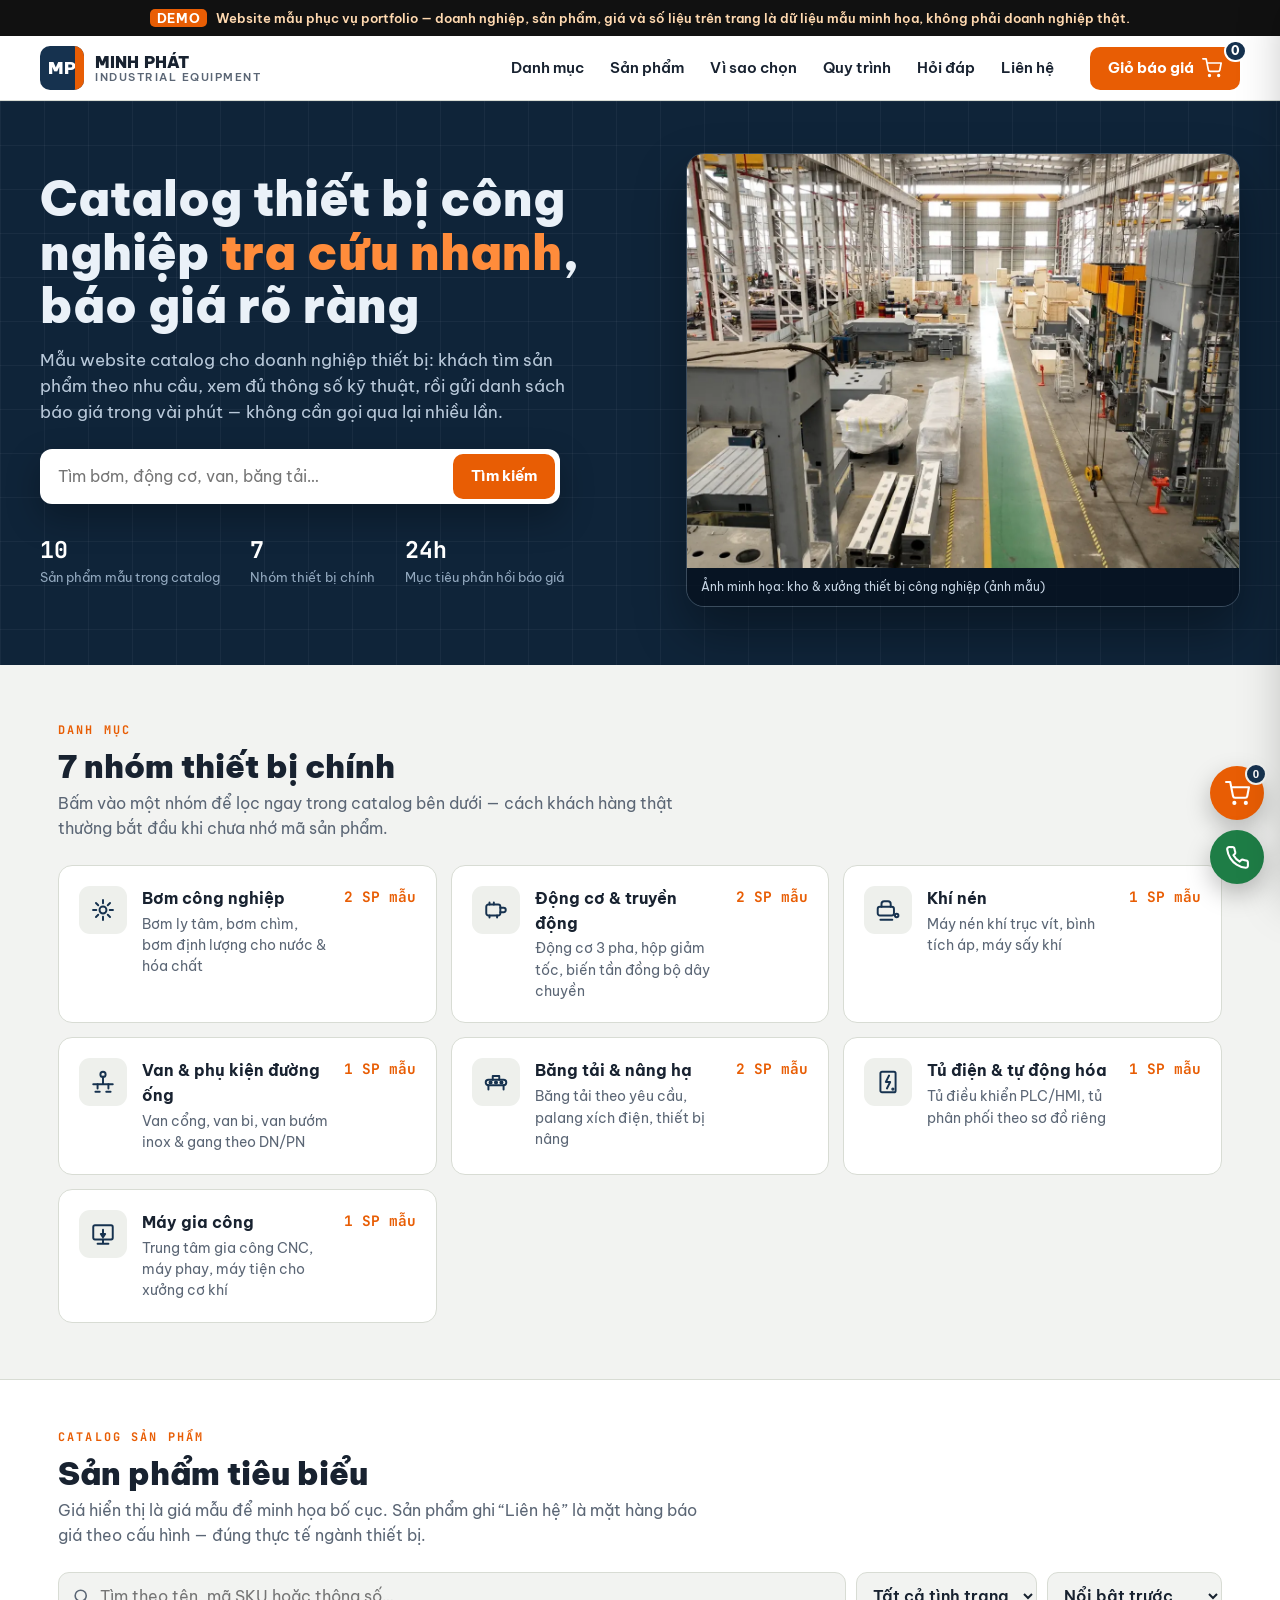
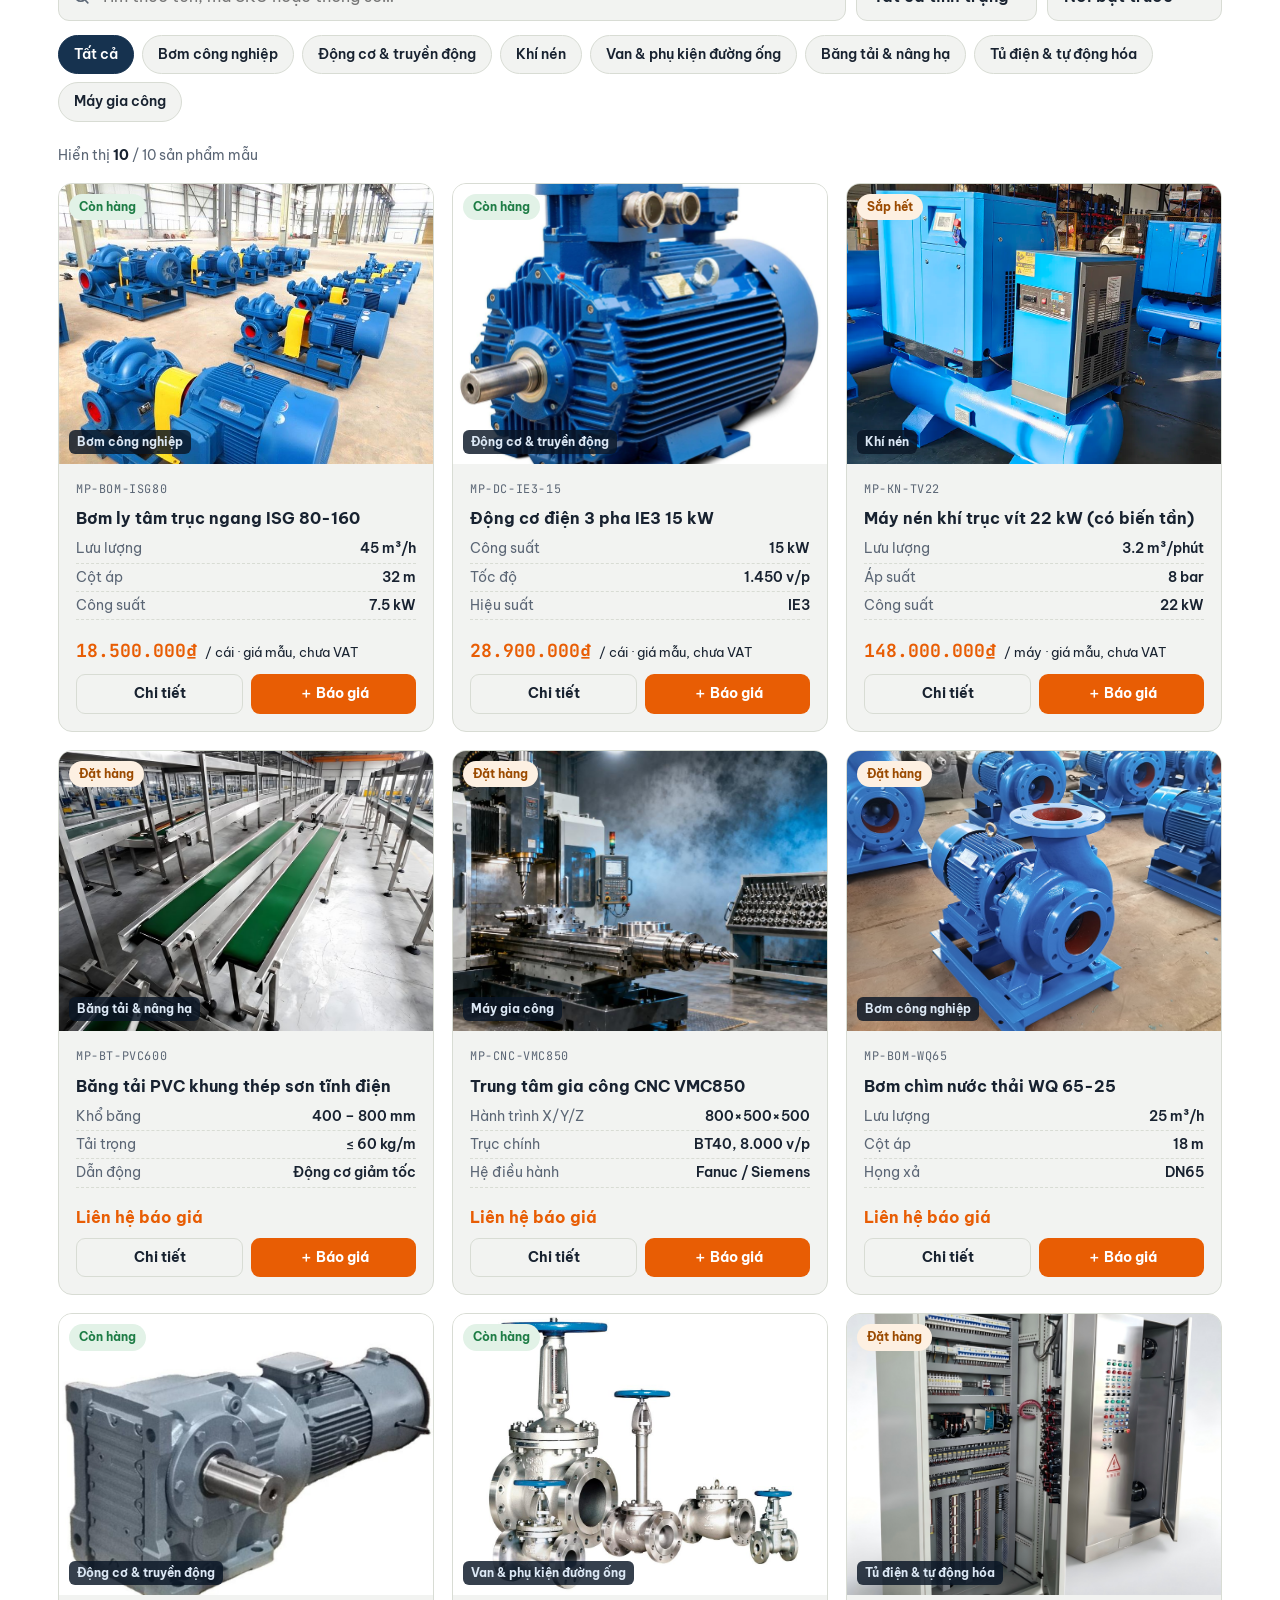
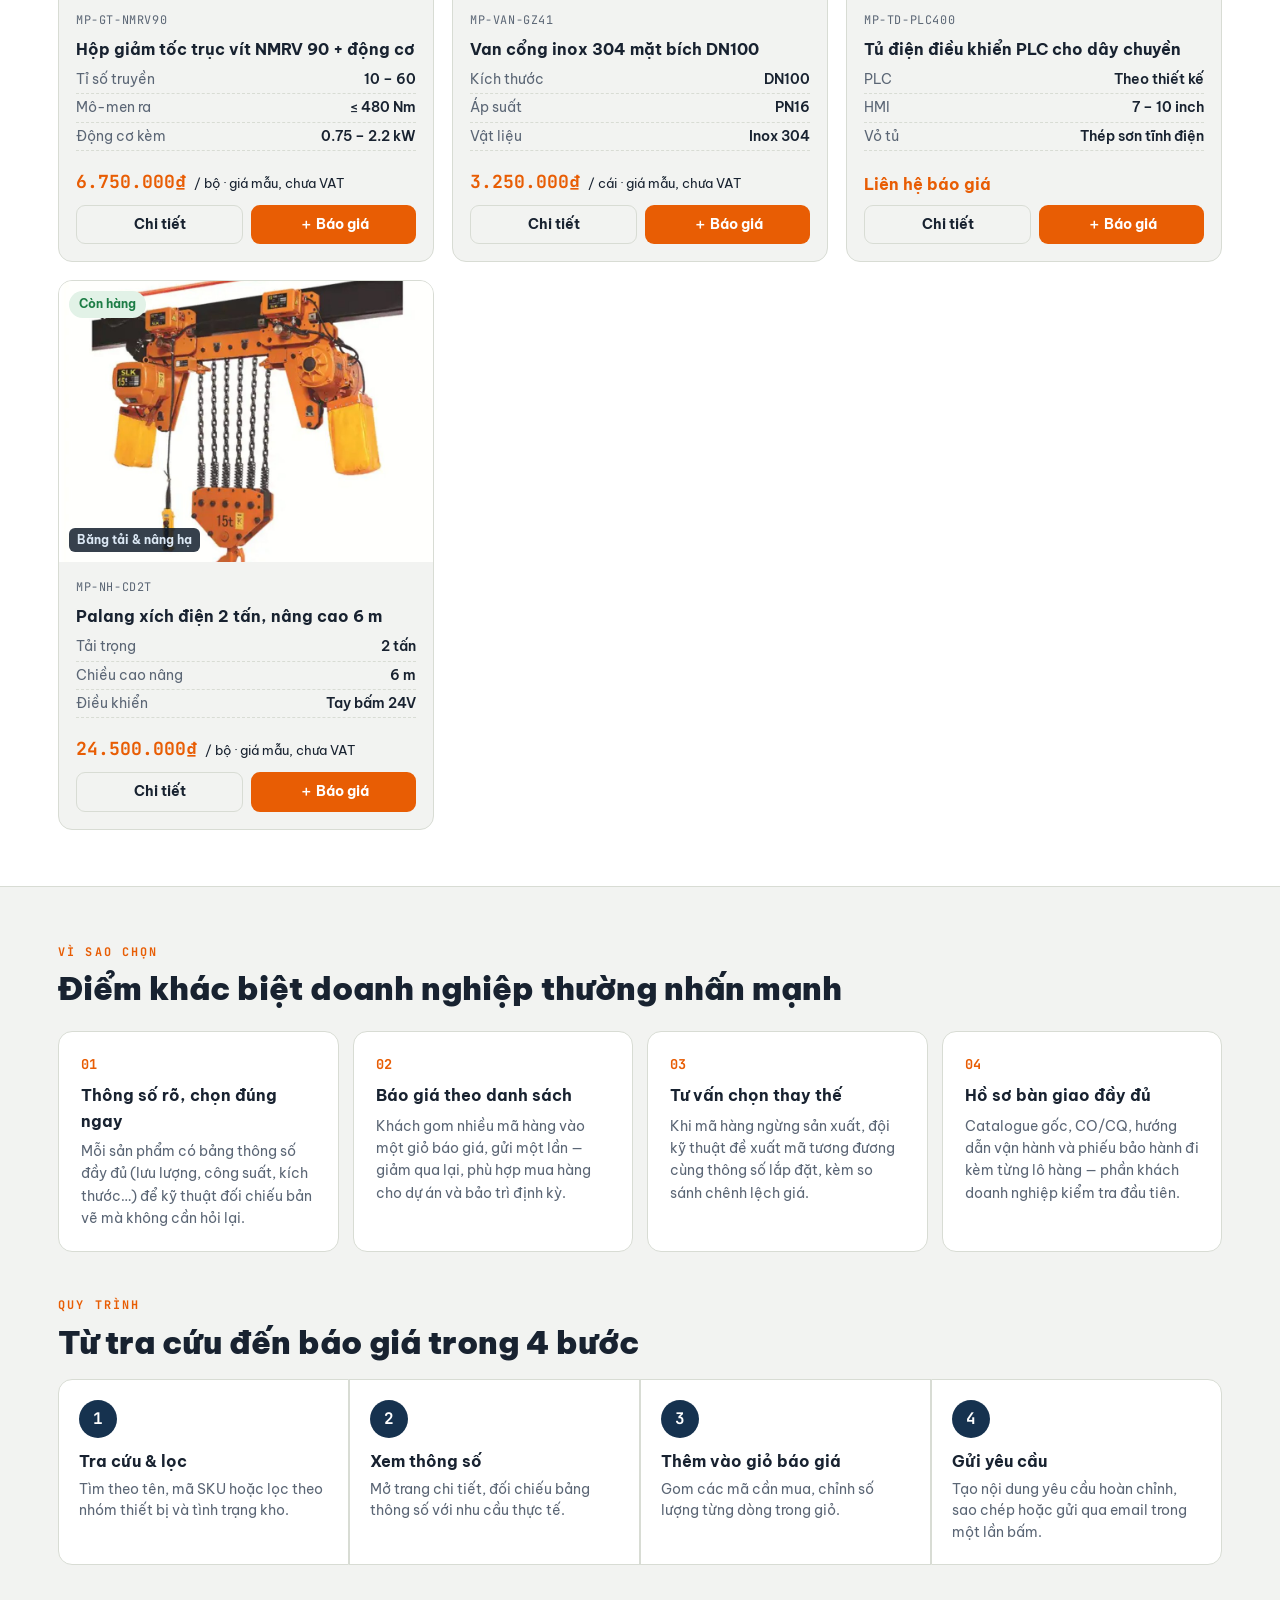
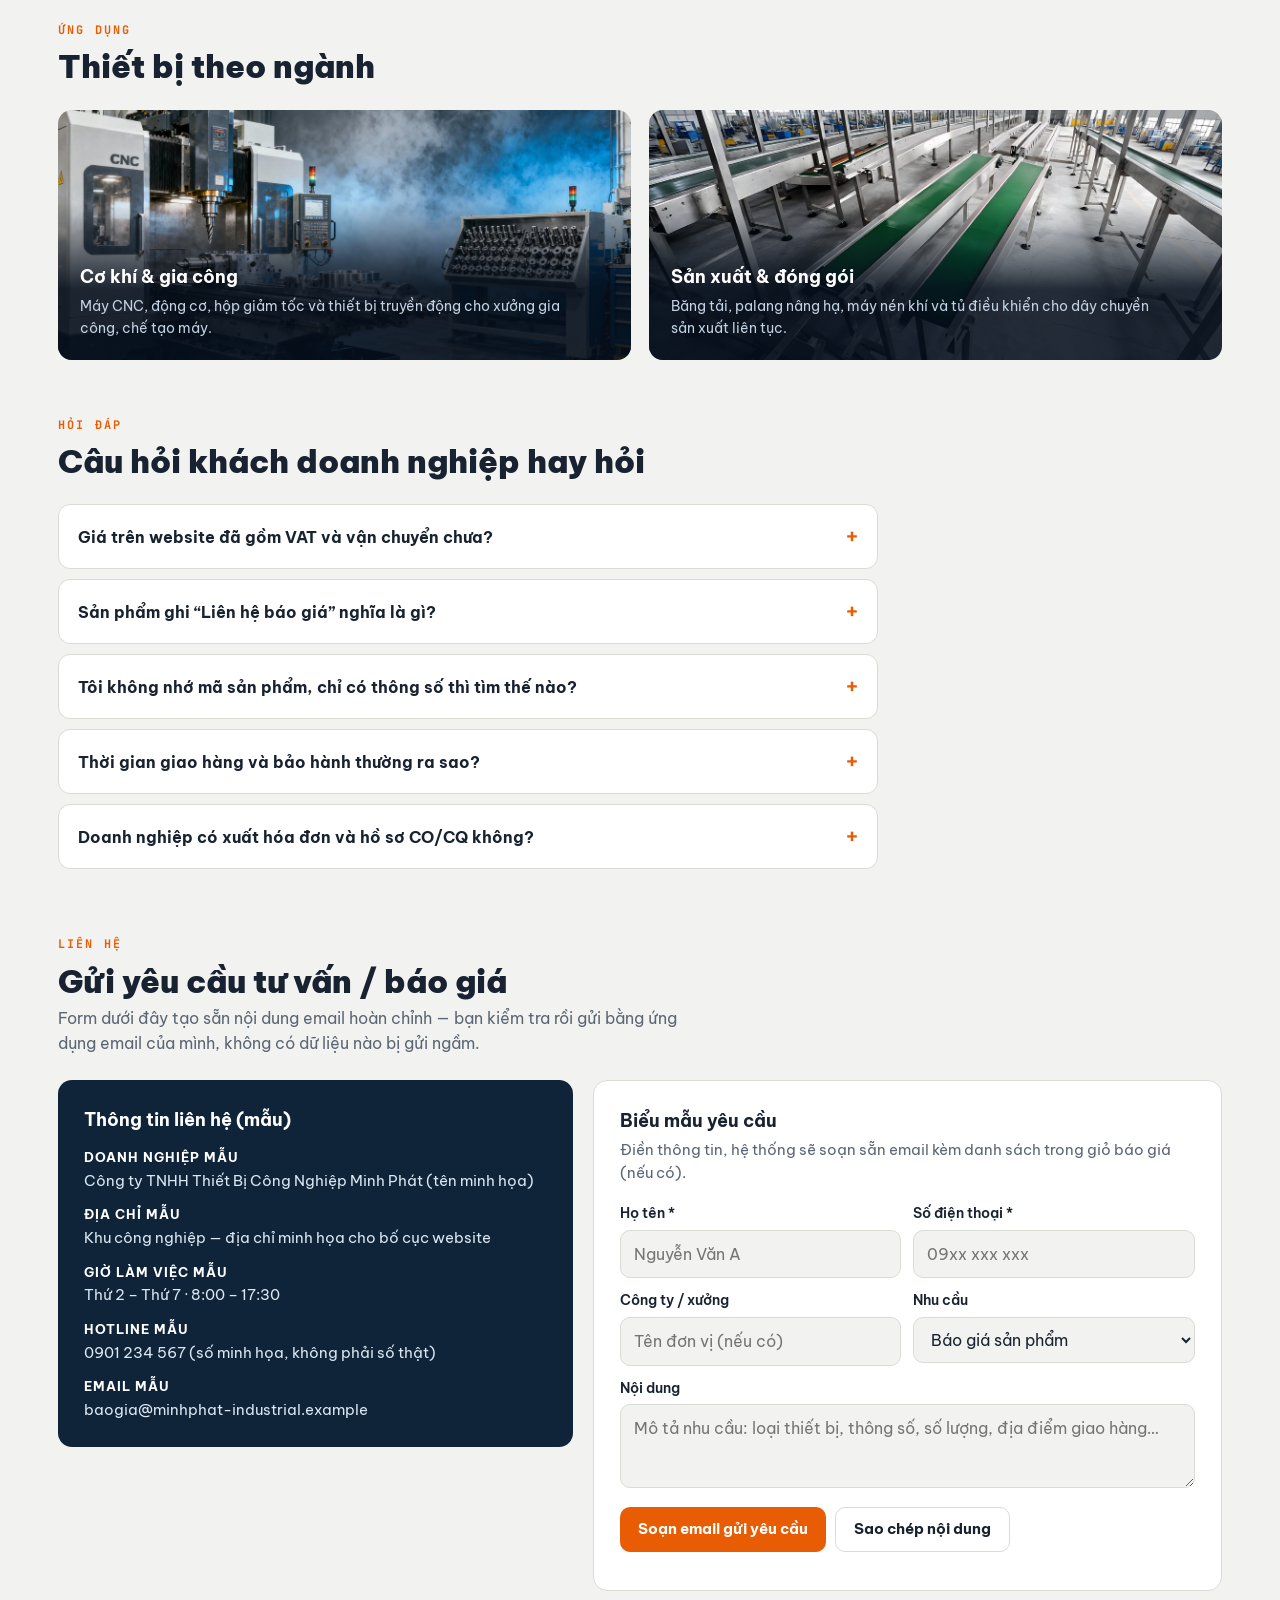
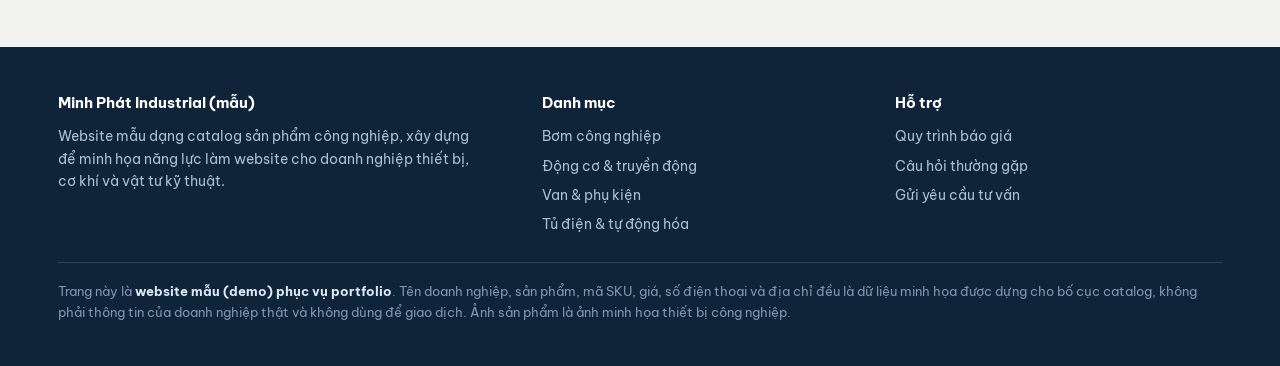
==== commit c62f6a7f: "Fix demo bugs: VN phone validation on both forms, cart line count + total, tel: floating call button" ====
--- a/website-danh-muc-san-pham/index.html
+++ b/website-danh-muc-san-pham/index.html
@@ -281,7 +281,7 @@
     <svg viewBox="0 0 24 24" fill="none" stroke="currentColor" stroke-width="2" stroke-linecap="round" stroke-linejoin="round"><circle cx="9" cy="21" r="1"/><circle cx="20" cy="21" r="1"/><path d="M1 1h4l2.68 13.39a2 2 0 0 0 2 1.61h9.72a2 2 0 0 0 2-1.61L23 6H6"/></svg>
     <span class="quote-count" data-quote-count>0</span>
   </button>
-  <a class="float-call" href="#lien-he" aria-label="Đến mục liên hệ">
+  <a class="float-call" href="tel:0901234567" aria-label="Gọi hotline mẫu 0901 234 567">
     <svg viewBox="0 0 24 24" fill="none" stroke="currentColor" stroke-width="2" stroke-linecap="round" stroke-linejoin="round"><path d="M22 16.9v3a2 2 0 0 1-2.2 2 19.8 19.8 0 0 1-8.6-3.1 19.5 19.5 0 0 1-6-6A19.8 19.8 0 0 1 2.1 4.2 2 2 0 0 1 4.1 2h3a2 2 0 0 1 2 1.7c.13.96.36 1.9.7 2.8a2 2 0 0 1-.45 2.1L8.1 9.9a16 16 0 0 0 6 6l1.3-1.3a2 2 0 0 1 2.1-.45c.9.34 1.84.57 2.8.7A2 2 0 0 1 22 16.9z"/></svg>
   </a>
 </div>
